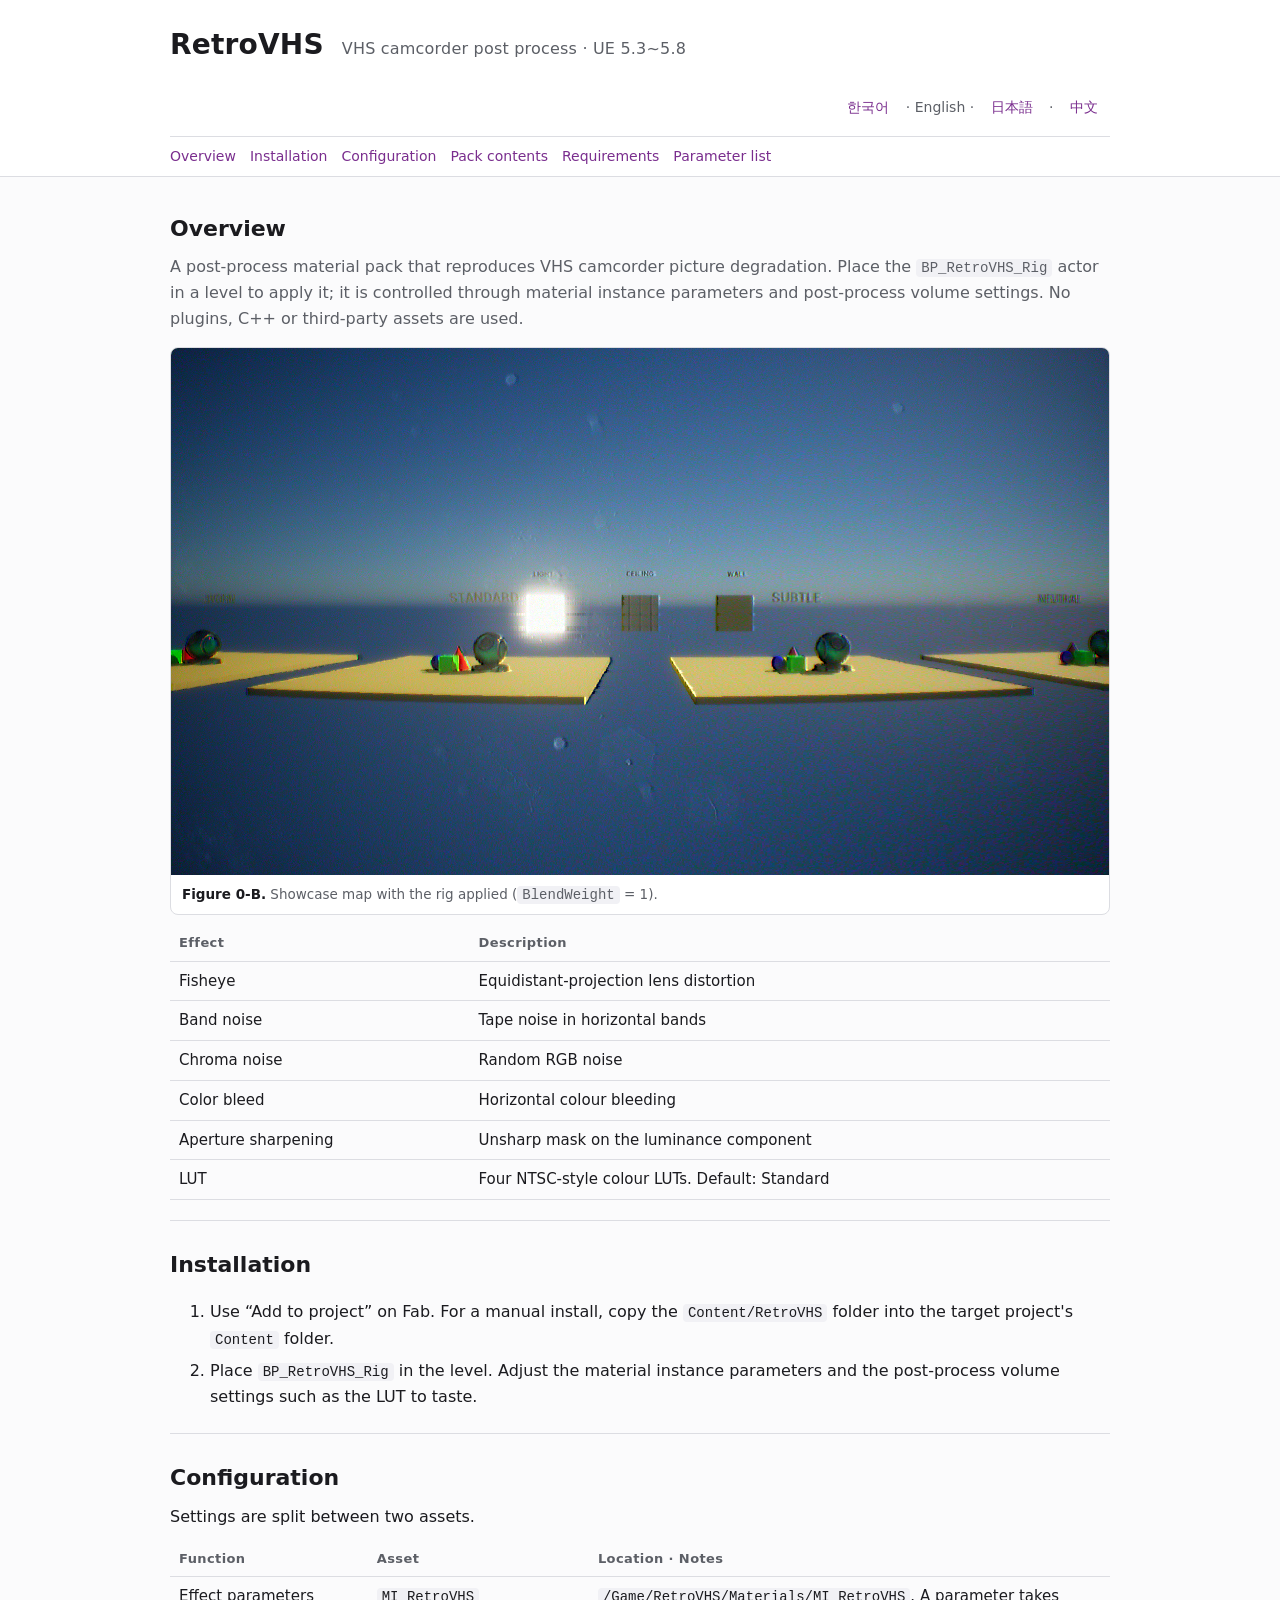
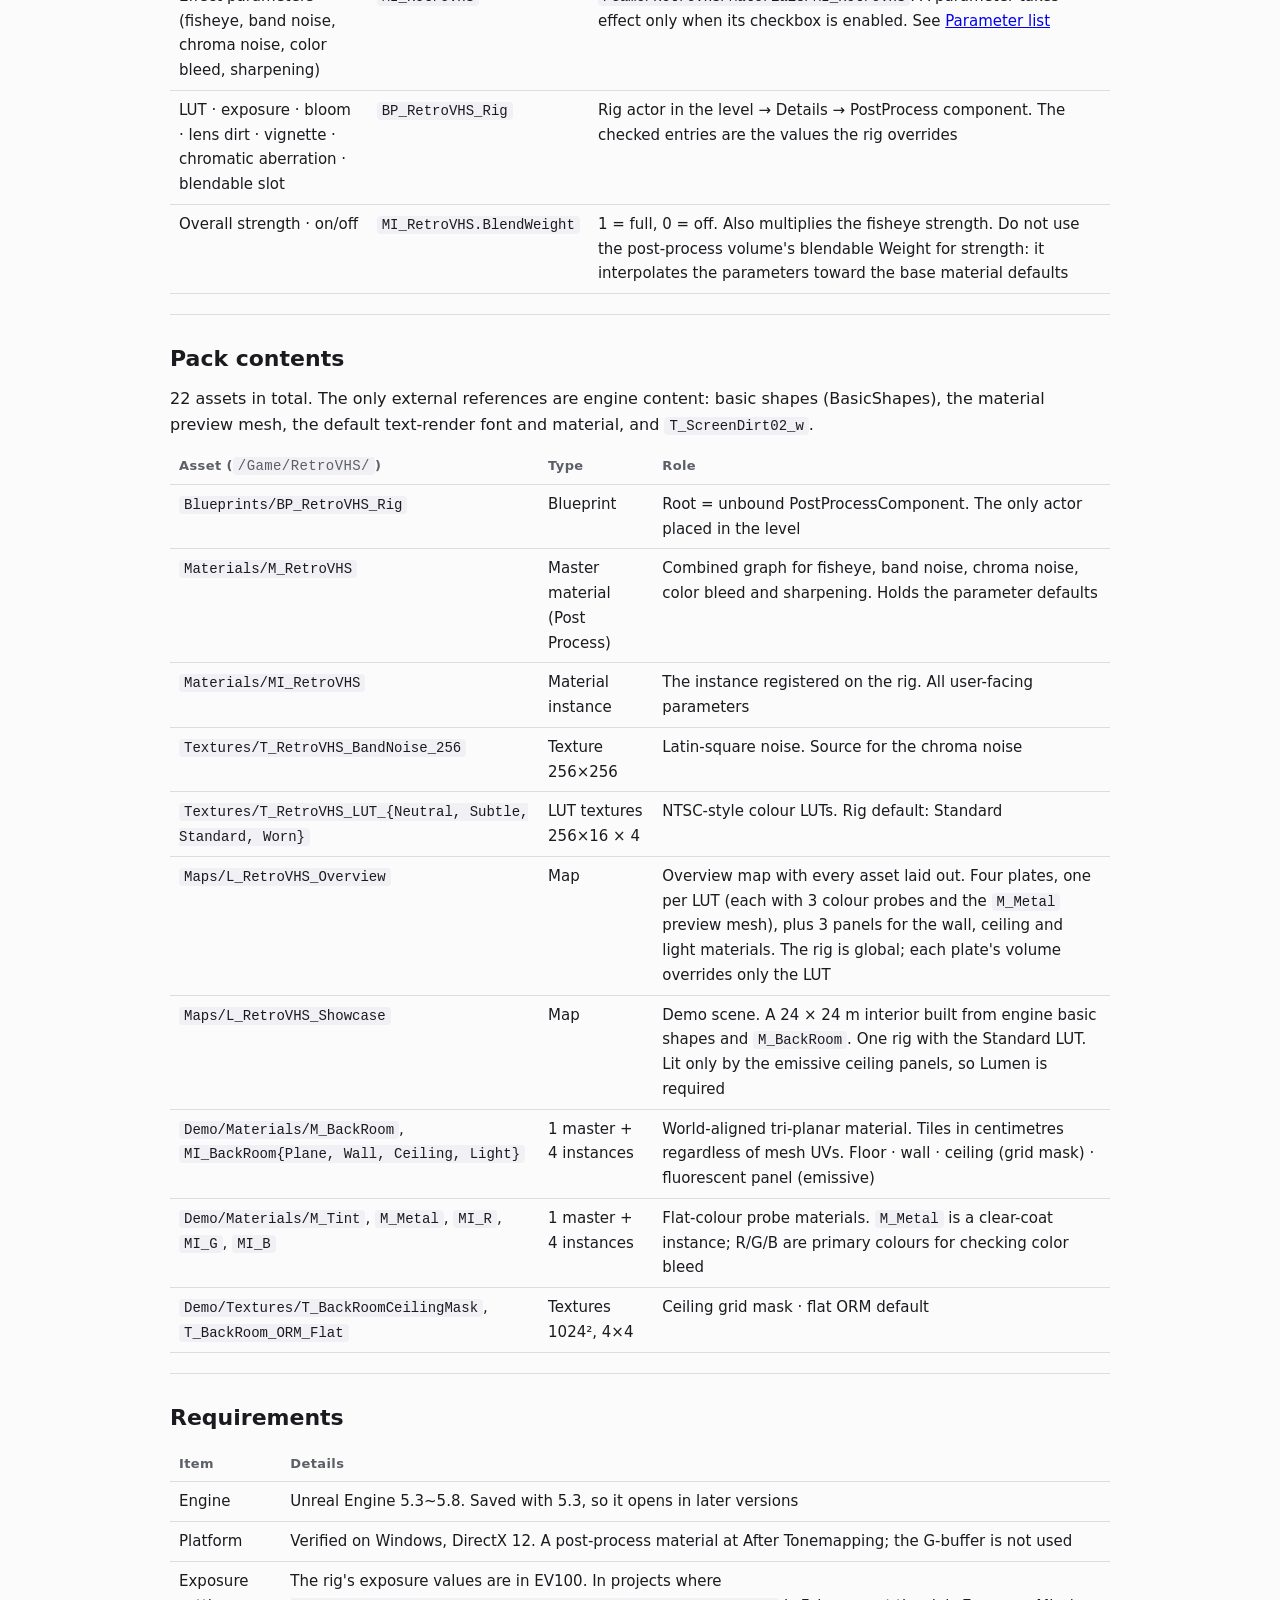
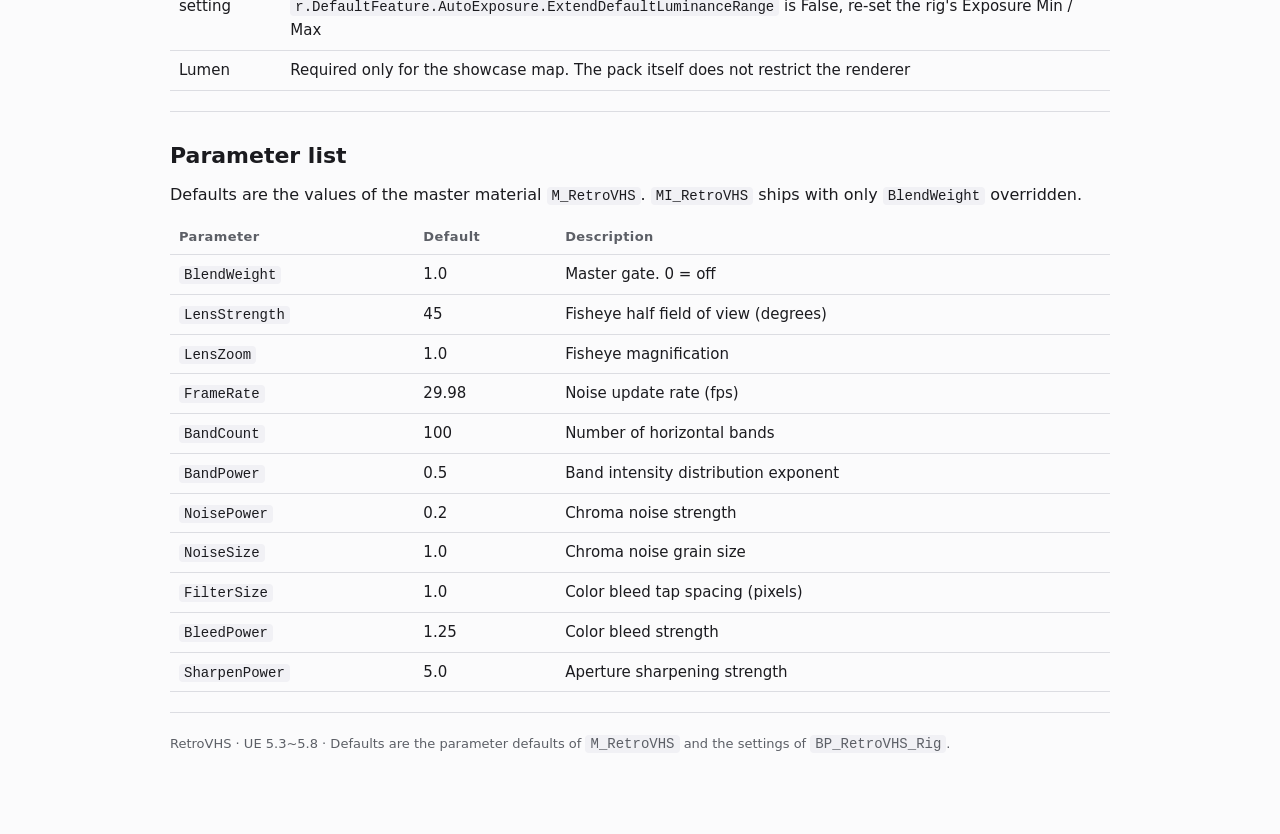
==== en/index.html @ 60463d52 "RetroVHS documentation (ko/en/ja/zh)" ====
<!doctype html>
<html lang="en">
<head>
<meta charset="utf-8">
<meta name="viewport" content="width=device-width, initial-scale=1">
<title>RetroVHS Overview</title>
<link rel="stylesheet" href="../assets/style.css">
<!-- Derived from ko/index.html (confirmed 2026-09-06). Sections, ids and figure files are 1:1 with the Korean master. Fab's Documentation Link points to the site root, which redirects here. -->
</head>
<body>
<header><div class="wrap">
  <h1>RetroVHS <small>VHS camcorder post process · UE 5.3~5.8</small></h1>
  <nav data-site-nav></nav>
</div></header>

<main><div class="wrap">

<section id="intro">
  <h2>Overview</h2>
  <p class="lead">A post-process material pack that reproduces VHS camcorder picture degradation. Place the <code>BP_RetroVHS_Rig</code> actor in a level to apply it; it is controlled through material instance parameters and post-process volume settings. No plugins, C++ or third-party assets are used.</p>
  <div class="figs one">
    <figure><img src="../img/0_overview_B.png" alt="Showcase map with the rig applied" data-missing="Figure 0-B: viewport with the rig applied"><figcaption><b>Figure 0-B.</b> Showcase map with the rig applied (<code>BlendWeight</code> = 1).</figcaption></figure>
  </div>
  <table>
    <tr><th>Effect</th><th>Description</th></tr>
    <tr><td>Fisheye</td><td>Equidistant-projection lens distortion</td></tr>
    <tr><td>Band noise</td><td>Tape noise in horizontal bands</td></tr>
    <tr><td>Chroma noise</td><td>Random RGB noise</td></tr>
    <tr><td>Color bleed</td><td>Horizontal colour bleeding</td></tr>
    <tr><td>Aperture sharpening</td><td>Unsharp mask on the luminance component</td></tr>
    <tr><td>LUT</td><td>Four NTSC-style colour LUTs. Default: Standard</td></tr>
  </table>
</section>

<section id="install">
  <h2>Installation</h2>
  <ol class="steps">
    <li>Use “Add to project” on Fab. For a manual install, copy the <code>Content/RetroVHS</code> folder into the target project's <code>Content</code> folder.</li>
    <li>Place <code>BP_RetroVHS_Rig</code> in the level. Adjust the material instance parameters and the post-process volume settings such as the LUT to taste.</li>
  </ol>
</section>

<section id="config">
  <h2>Configuration</h2>
  <p>Settings are split between two assets.</p>
  <table>
    <tr><th>Function</th><th>Asset</th><th>Location · Notes</th></tr>
    <tr><td>Effect parameters (fisheye, band noise, chroma noise, color bleed, sharpening)</td><td><code>MI_RetroVHS</code></td><td><code>/Game/RetroVHS/Materials/MI_RetroVHS</code>. A parameter takes effect only when its checkbox is enabled. See <a href="#params">Parameter list</a></td></tr>
    <tr><td>LUT · exposure · bloom · lens dirt · vignette · chromatic aberration · blendable slot</td><td><code>BP_RetroVHS_Rig</code></td><td>Rig actor in the level → Details → PostProcess component. The checked entries are the values the rig overrides</td></tr>
    <tr><td>Overall strength · on/off</td><td><code>MI_RetroVHS.BlendWeight</code></td><td>1 = full, 0 = off. Also multiplies the fisheye strength. Do not use the post-process volume's blendable Weight for strength: it interpolates the parameters toward the base material defaults</td></tr>
  </table>
</section>

<section id="contents">
  <h2>Pack contents</h2>
  <p>22 assets in total. The only external references are engine content: basic shapes (BasicShapes), the material preview mesh, the default text-render font and material, and <code>T_ScreenDirt02_w</code>.</p>
  <table>
    <tr><th>Asset (<code>/Game/RetroVHS/</code>)</th><th>Type</th><th>Role</th></tr>
    <tr><td><code>Blueprints/BP_RetroVHS_Rig</code></td><td>Blueprint</td><td>Root = unbound PostProcessComponent. The only actor placed in the level</td></tr>
    <tr><td><code>Materials/M_RetroVHS</code></td><td>Master material (Post Process)</td><td>Combined graph for fisheye, band noise, chroma noise, color bleed and sharpening. Holds the parameter defaults</td></tr>
    <tr><td><code>Materials/MI_RetroVHS</code></td><td>Material instance</td><td>The instance registered on the rig. All user-facing parameters</td></tr>
    <tr><td><code>Textures/T_RetroVHS_BandNoise_256</code></td><td>Texture 256×256</td><td>Latin-square noise. Source for the chroma noise</td></tr>
    <tr><td><code>Textures/T_RetroVHS_LUT_{Neutral, Subtle, Standard, Worn}</code></td><td>LUT textures 256×16 × 4</td><td>NTSC-style colour LUTs. Rig default: Standard</td></tr>
    <tr><td><code>Maps/L_RetroVHS_Overview</code></td><td>Map</td><td>Overview map with every asset laid out. Four plates, one per LUT (each with 3 colour probes and the <code>M_Metal</code> preview mesh), plus 3 panels for the wall, ceiling and light materials. The rig is global; each plate's volume overrides only the LUT</td></tr>
    <tr><td><code>Maps/L_RetroVHS_Showcase</code></td><td>Map</td><td>Demo scene. A 24 × 24 m interior built from engine basic shapes and <code>M_BackRoom</code>. One rig with the Standard LUT. Lit only by the emissive ceiling panels, so Lumen is required</td></tr>
    <tr><td><code>Demo/Materials/M_BackRoom</code>, <code>MI_BackRoom{Plane, Wall, Ceiling, Light}</code></td><td>1 master + 4 instances</td><td>World-aligned tri-planar material. Tiles in centimetres regardless of mesh UVs. Floor · wall · ceiling (grid mask) · fluorescent panel (emissive)</td></tr>
    <tr><td><code>Demo/Materials/M_Tint</code>, <code>M_Metal</code>, <code>MI_R</code>, <code>MI_G</code>, <code>MI_B</code></td><td>1 master + 4 instances</td><td>Flat-colour probe materials. <code>M_Metal</code> is a clear-coat instance; R/G/B are primary colours for checking color bleed</td></tr>
    <tr><td><code>Demo/Textures/T_BackRoomCeilingMask</code>, <code>T_BackRoom_ORM_Flat</code></td><td>Textures 1024², 4×4</td><td>Ceiling grid mask · flat ORM default</td></tr>
  </table>
</section>

<section id="requirements">
  <h2>Requirements</h2>
  <table>
    <tr><th>Item</th><th>Details</th></tr>
    <tr><td>Engine</td><td>Unreal Engine 5.3~5.8. Saved with 5.3, so it opens in later versions</td></tr>
    <tr><td>Platform</td><td>Verified on Windows, DirectX 12. A post-process material at After Tonemapping; the G-buffer is not used</td></tr>
    <tr><td>Exposure setting</td><td>The rig's exposure values are in EV100. In projects where <code>r.DefaultFeature.AutoExposure.ExtendDefaultLuminanceRange</code> is False, re-set the rig's Exposure Min / Max</td></tr>
    <tr><td>Lumen</td><td>Required only for the showcase map. The pack itself does not restrict the renderer</td></tr>
  </table>
</section>

<section id="params">
  <h2>Parameter list</h2>
  <p>Defaults are the values of the master material <code>M_RetroVHS</code>. <code>MI_RetroVHS</code> ships with only <code>BlendWeight</code> overridden.</p>
  <table class="params">
    <tr><th>Parameter</th><th>Default</th><th>Description</th></tr>
    <tr><td><code>BlendWeight</code></td><td>1.0</td><td>Master gate. 0 = off</td></tr>
    <tr><td><code>LensStrength</code></td><td>45</td><td>Fisheye half field of view (degrees)</td></tr>
    <tr><td><code>LensZoom</code></td><td>1.0</td><td>Fisheye magnification</td></tr>
    <tr><td><code>FrameRate</code></td><td>29.98</td><td>Noise update rate (fps)</td></tr>
    <tr><td><code>BandCount</code></td><td>100</td><td>Number of horizontal bands</td></tr>
    <tr><td><code>BandPower</code></td><td>0.5</td><td>Band intensity distribution exponent</td></tr>
    <tr><td><code>NoisePower</code></td><td>0.2</td><td>Chroma noise strength</td></tr>
    <tr><td><code>NoiseSize</code></td><td>1.0</td><td>Chroma noise grain size</td></tr>
    <tr><td><code>FilterSize</code></td><td>1.0</td><td>Color bleed tap spacing (pixels)</td></tr>
    <tr><td><code>BleedPower</code></td><td>1.25</td><td>Color bleed strength</td></tr>
    <tr><td><code>SharpenPower</code></td><td>5.0</td><td>Aperture sharpening strength</td></tr>
  </table>
</section>

<footer>RetroVHS · UE 5.3~5.8 · Defaults are the parameter defaults of <code>M_RetroVHS</code> and the settings of <code>BP_RetroVHS_Rig</code>.</footer>

</div></main>
<script src="../assets/nav.js"></script>
</body>
</html>
---- assets/style.css ----
/* RetroVHS 문서 공용 스타일 — 모든 언어·모든 페이지가 이 파일 하나를 쓴다. 페이지 안에 <style> 을 두지 말 것. */
:root { --ink:#1b1b1f; --mute:#5c5f66; --line:#dcdde2; --bg:#fbfbfc; --card:#ffffff; --accent:#7a2e8e; --code:#f1f1f5; }
* { box-sizing: border-box; }
body { margin:0; background:var(--bg); color:var(--ink);
       font:16px/1.65 system-ui,-apple-system,"Segoe UI","Malgun Gothic","Apple SD Gothic Neo","Hiragino Sans","Noto Sans CJK","PingFang SC",Roboto,sans-serif;
       word-break:keep-all; }
header { border-bottom:1px solid var(--line); background:var(--card); }
.wrap { max-width: 980px; margin:0 auto; padding: 0 20px; }
header .wrap { padding:22px 20px 0; }
h1 { margin:0 0 4px; font-size:28px; letter-spacing:.2px; }
h1 small { font-weight:400; color:var(--mute); font-size:16px; margin-left:8px; }

/* nav.js 가 채운다: 페이지 탭 줄 + 언어 전환, 그 아래 현재 페이지의 절 링크 */
nav[data-site-nav] { margin-top:12px; font-size:14px; }
nav .tabs { display:flex; flex-wrap:wrap; gap:0 4px; align-items:flex-end; border-bottom:1px solid var(--line); }
nav .tabs a { display:inline-block; padding:8px 12px; color:var(--mute); text-decoration:none; border-bottom:2px solid transparent; margin-bottom:-1px; }
nav .tabs a:hover { color:var(--accent); }
nav .tabs a.cur { color:var(--ink); font-weight:600; border-bottom-color:var(--accent); }
nav .lang { margin-left:auto; padding:8px 0; color:var(--mute); }
nav .lang a { color:var(--accent); text-decoration:none; }
nav .lang a:hover { text-decoration:underline; }
nav .secs { display:flex; flex-wrap:wrap; gap:4px 14px; padding:8px 0; }
nav .secs a { color:var(--accent); text-decoration:none; }
nav .secs a:hover { text-decoration:underline; }

main .wrap { padding: 8px 20px 60px; }
section { padding: 26px 0 6px; border-bottom:1px solid var(--line); }
h2 { font-size:22px; margin:0 0 6px; }
h2 .num { display:inline-block; min-width:30px; color:var(--accent); font-variant-numeric: tabular-nums; }
h3 { font-size:17px; margin:18px 0 6px; }
p { margin: 8px 0; }
.lead { color:var(--mute); margin-top:0; }
code, kbd { font: 14px/1.4 ui-monospace,SFMono-Regular,Menlo,Consolas,monospace; background:var(--code); padding:1px 5px; border-radius:4px; }
pre { background:var(--code); padding:12px 14px; border-radius:6px; overflow:auto; font-size:14px; }
table { border-collapse:collapse; width:100%; margin:10px 0 14px; font-size:15px; }
th, td { text-align:left; padding:7px 9px; border-bottom:1px solid var(--line); vertical-align:top; }
th { color:var(--mute); font-weight:600; font-size:13px; letter-spacing:.4px; }
table.params td:nth-child(2) { white-space:nowrap; font-variant-numeric: tabular-nums; }
.figs { display:grid; grid-template-columns: 1fr 1fr; gap:14px; margin:14px 0 6px; }
.figs.one { grid-template-columns: 1fr; }
@media (max-width: 720px) { .figs { grid-template-columns: 1fr; } }
figure { margin:0; background:var(--card); border:1px solid var(--line); border-radius:8px; overflow:hidden; }
figure img { display:block; width:100%; aspect-ratio:16/9; object-fit:cover; background:#e9e9ee; }
figure img.missing { object-fit:contain; padding:26% 0; font-size:13px; color:var(--mute); text-align:center; }
figcaption { padding:8px 11px; font-size:13.5px; color:var(--mute); }
figcaption b { color:var(--ink); }
.note { border-left:4px solid var(--accent); background:var(--card); padding:10px 14px; border-radius:0 6px 6px 0; margin:12px 0; }
.warn { border-left-color:#c0392b; }
ol.steps li { margin:6px 0; }
footer { color:var(--mute); font-size:13px; padding:20px 0; }
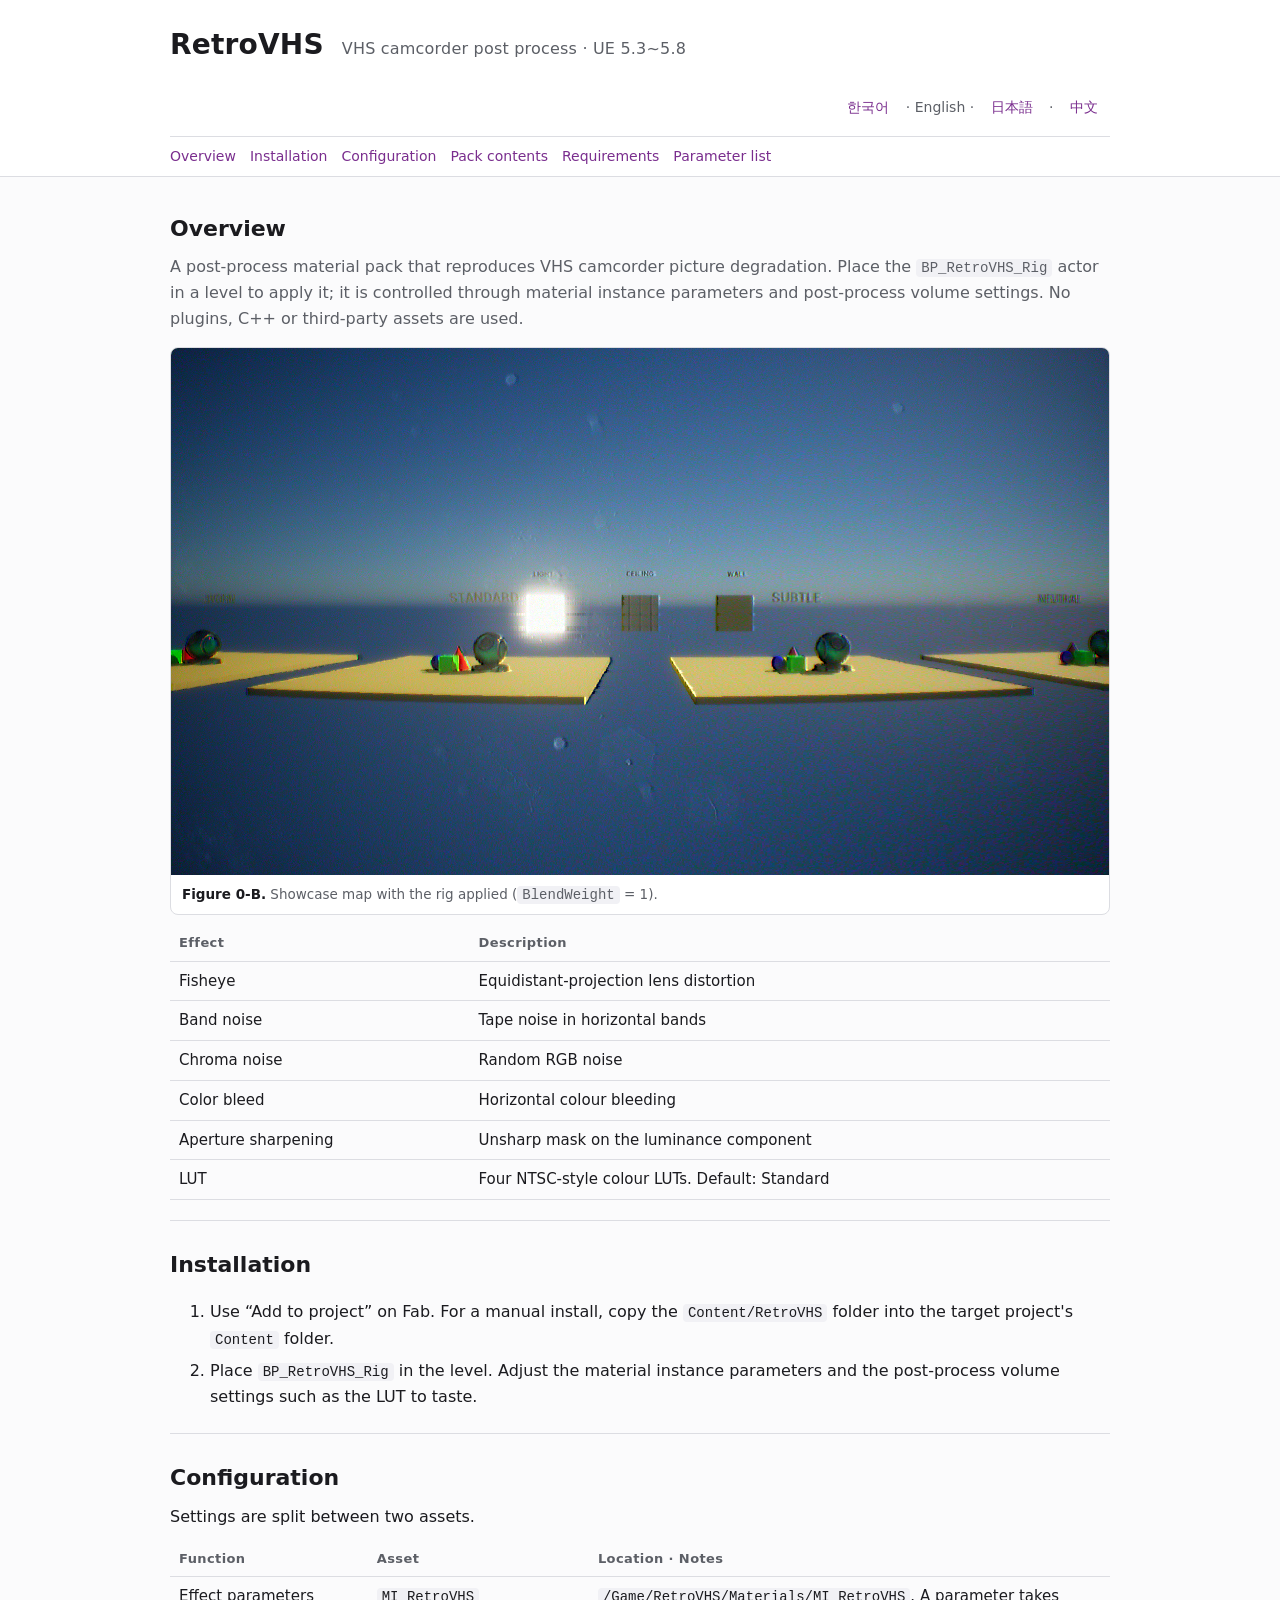
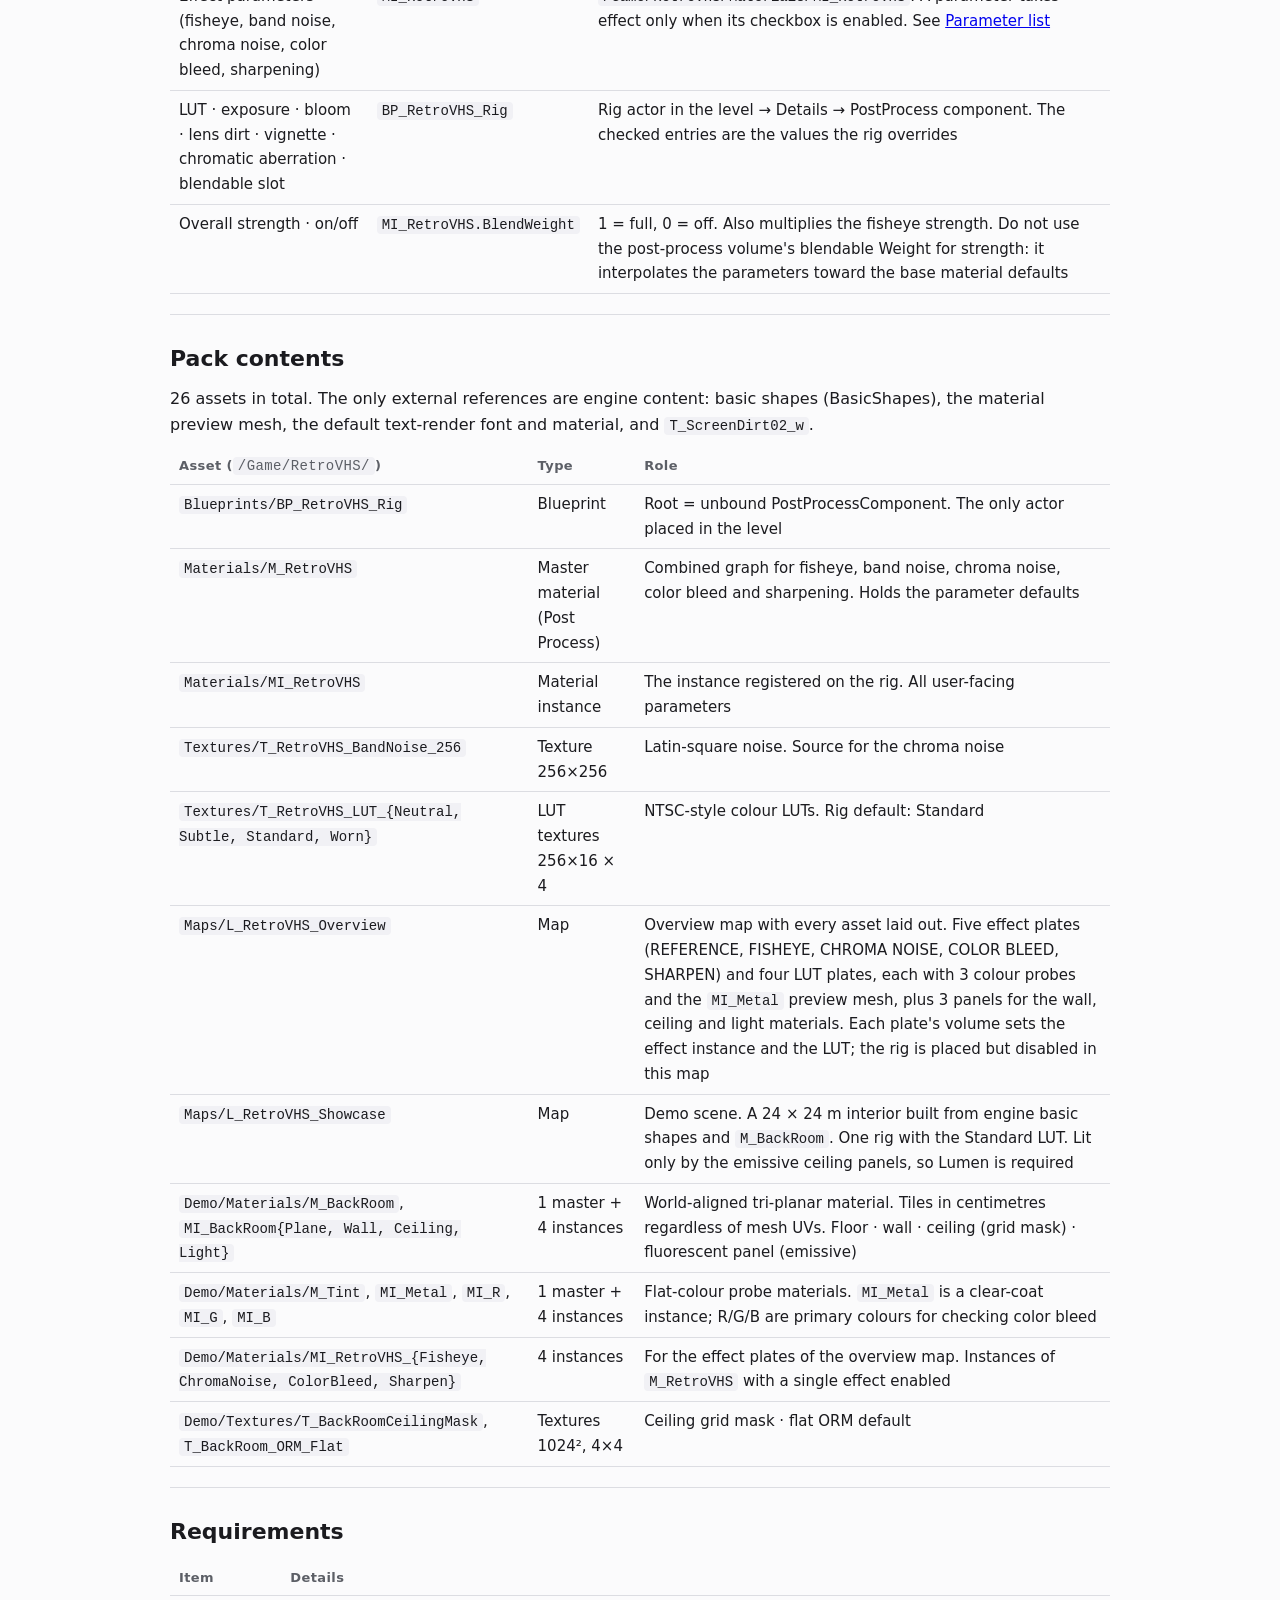
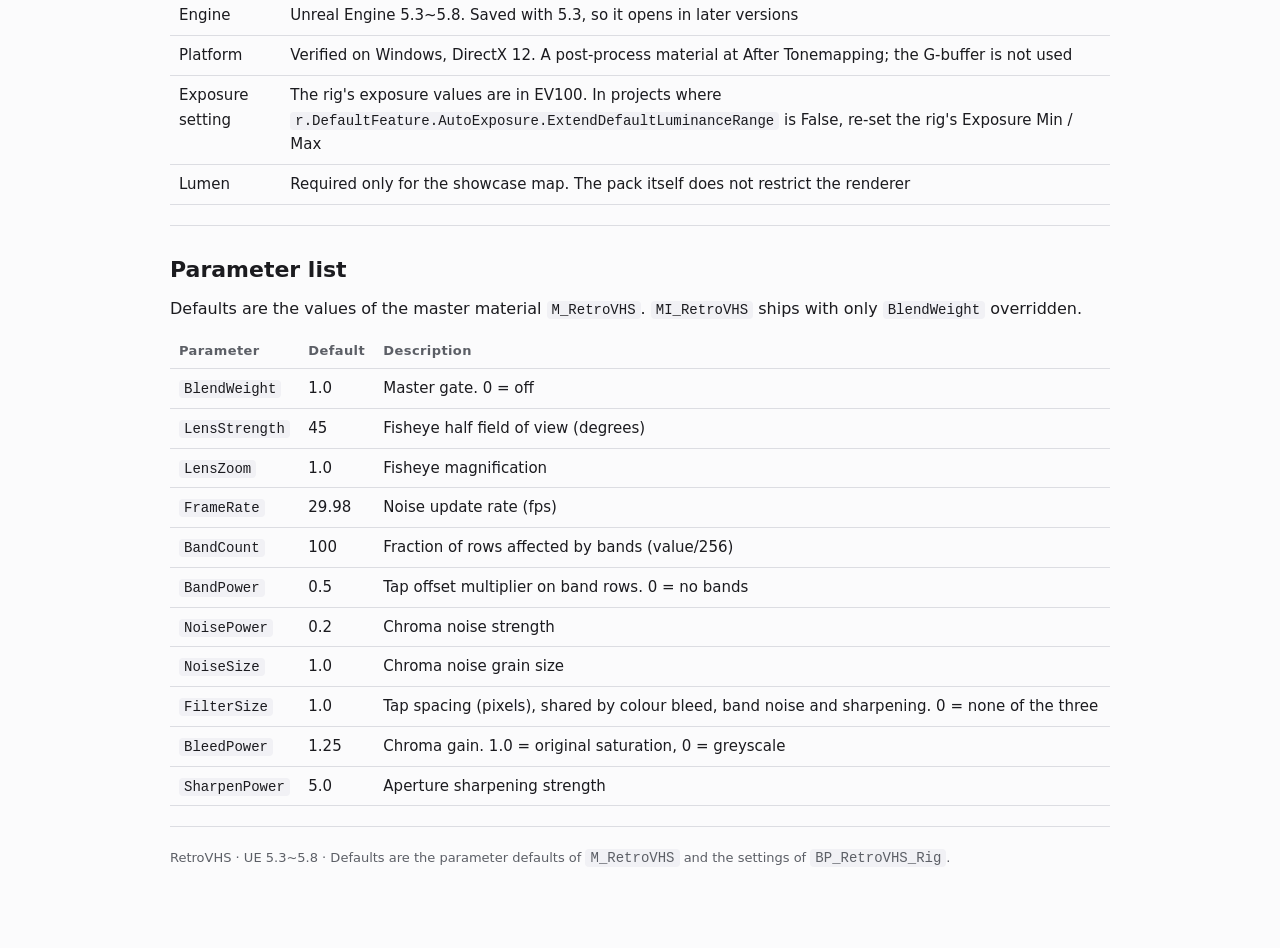
==== commit 38d20cb8: "TRC 2nd round: 26 assets, MI_Metal, effect plates, parameter semantics" ====
--- a/en/index.html
+++ b/en/index.html
@@ -53,7 +53,7 @@
 
 <section id="contents">
   <h2>Pack contents</h2>
-  <p>22 assets in total. The only external references are engine content: basic shapes (BasicShapes), the material preview mesh, the default text-render font and material, and <code>T_ScreenDirt02_w</code>.</p>
+  <p>26 assets in total. The only external references are engine content: basic shapes (BasicShapes), the material preview mesh, the default text-render font and material, and <code>T_ScreenDirt02_w</code>.</p>
   <table>
     <tr><th>Asset (<code>/Game/RetroVHS/</code>)</th><th>Type</th><th>Role</th></tr>
     <tr><td><code>Blueprints/BP_RetroVHS_Rig</code></td><td>Blueprint</td><td>Root = unbound PostProcessComponent. The only actor placed in the level</td></tr>
@@ -61,10 +61,11 @@
     <tr><td><code>Materials/MI_RetroVHS</code></td><td>Material instance</td><td>The instance registered on the rig. All user-facing parameters</td></tr>
     <tr><td><code>Textures/T_RetroVHS_BandNoise_256</code></td><td>Texture 256×256</td><td>Latin-square noise. Source for the chroma noise</td></tr>
     <tr><td><code>Textures/T_RetroVHS_LUT_{Neutral, Subtle, Standard, Worn}</code></td><td>LUT textures 256×16 × 4</td><td>NTSC-style colour LUTs. Rig default: Standard</td></tr>
-    <tr><td><code>Maps/L_RetroVHS_Overview</code></td><td>Map</td><td>Overview map with every asset laid out. Four plates, one per LUT (each with 3 colour probes and the <code>M_Metal</code> preview mesh), plus 3 panels for the wall, ceiling and light materials. The rig is global; each plate's volume overrides only the LUT</td></tr>
+    <tr><td><code>Maps/L_RetroVHS_Overview</code></td><td>Map</td><td>Overview map with every asset laid out. Five effect plates (REFERENCE, FISHEYE, CHROMA NOISE, COLOR BLEED, SHARPEN) and four LUT plates, each with 3 colour probes and the <code>MI_Metal</code> preview mesh, plus 3 panels for the wall, ceiling and light materials. Each plate's volume sets the effect instance and the LUT; the rig is placed but disabled in this map</td></tr>
     <tr><td><code>Maps/L_RetroVHS_Showcase</code></td><td>Map</td><td>Demo scene. A 24 × 24 m interior built from engine basic shapes and <code>M_BackRoom</code>. One rig with the Standard LUT. Lit only by the emissive ceiling panels, so Lumen is required</td></tr>
     <tr><td><code>Demo/Materials/M_BackRoom</code>, <code>MI_BackRoom{Plane, Wall, Ceiling, Light}</code></td><td>1 master + 4 instances</td><td>World-aligned tri-planar material. Tiles in centimetres regardless of mesh UVs. Floor · wall · ceiling (grid mask) · fluorescent panel (emissive)</td></tr>
-    <tr><td><code>Demo/Materials/M_Tint</code>, <code>M_Metal</code>, <code>MI_R</code>, <code>MI_G</code>, <code>MI_B</code></td><td>1 master + 4 instances</td><td>Flat-colour probe materials. <code>M_Metal</code> is a clear-coat instance; R/G/B are primary colours for checking color bleed</td></tr>
+    <tr><td><code>Demo/Materials/M_Tint</code>, <code>MI_Metal</code>, <code>MI_R</code>, <code>MI_G</code>, <code>MI_B</code></td><td>1 master + 4 instances</td><td>Flat-colour probe materials. <code>MI_Metal</code> is a clear-coat instance; R/G/B are primary colours for checking color bleed</td></tr>
+<tr><td><code>Demo/Materials/MI_RetroVHS_{Fisheye, ChromaNoise, ColorBleed, Sharpen}</code></td><td>4 instances</td><td>For the effect plates of the overview map. Instances of <code>M_RetroVHS</code> with a single effect enabled</td></tr>
     <tr><td><code>Demo/Textures/T_BackRoomCeilingMask</code>, <code>T_BackRoom_ORM_Flat</code></td><td>Textures 1024², 4×4</td><td>Ceiling grid mask · flat ORM default</td></tr>
   </table>
 </section>
@@ -89,12 +90,12 @@
     <tr><td><code>LensStrength</code></td><td>45</td><td>Fisheye half field of view (degrees)</td></tr>
     <tr><td><code>LensZoom</code></td><td>1.0</td><td>Fisheye magnification</td></tr>
     <tr><td><code>FrameRate</code></td><td>29.98</td><td>Noise update rate (fps)</td></tr>
-    <tr><td><code>BandCount</code></td><td>100</td><td>Number of horizontal bands</td></tr>
-    <tr><td><code>BandPower</code></td><td>0.5</td><td>Band intensity distribution exponent</td></tr>
+    <tr><td><code>BandCount</code></td><td>100</td><td>Fraction of rows affected by bands (value/256)</td></tr>
+    <tr><td><code>BandPower</code></td><td>0.5</td><td>Tap offset multiplier on band rows. 0 = no bands</td></tr>
     <tr><td><code>NoisePower</code></td><td>0.2</td><td>Chroma noise strength</td></tr>
     <tr><td><code>NoiseSize</code></td><td>1.0</td><td>Chroma noise grain size</td></tr>
-    <tr><td><code>FilterSize</code></td><td>1.0</td><td>Color bleed tap spacing (pixels)</td></tr>
-    <tr><td><code>BleedPower</code></td><td>1.25</td><td>Color bleed strength</td></tr>
+    <tr><td><code>FilterSize</code></td><td>1.0</td><td>Tap spacing (pixels), shared by colour bleed, band noise and sharpening. 0 = none of the three</td></tr>
+    <tr><td><code>BleedPower</code></td><td>1.25</td><td>Chroma gain. 1.0 = original saturation, 0 = greyscale</td></tr>
     <tr><td><code>SharpenPower</code></td><td>5.0</td><td>Aperture sharpening strength</td></tr>
   </table>
 </section>
